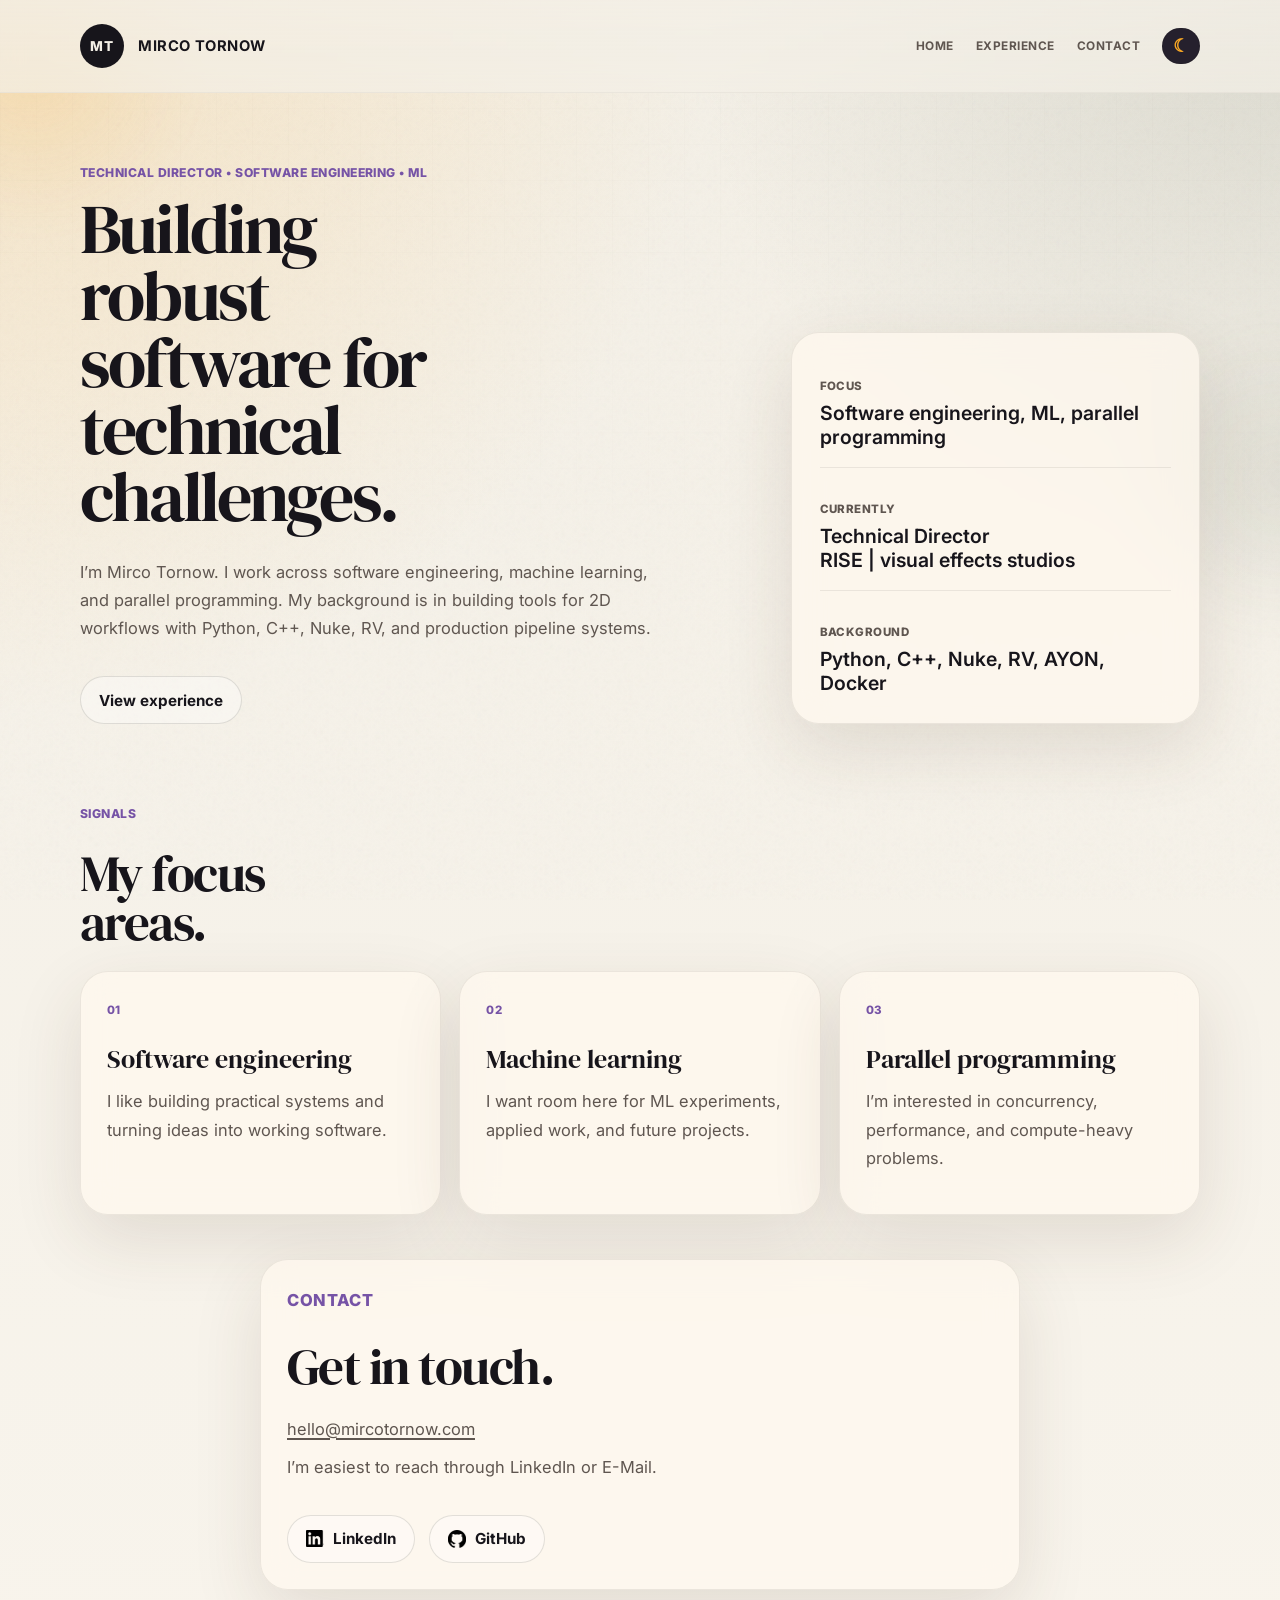
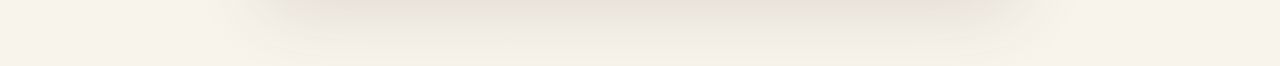
==== index.html @ 71ced2d9 "website" ====
<!doctype html>
<html lang="en">
  <head>
    <meta charset="UTF-8" />
    <meta name="viewport" content="width=device-width, initial-scale=1.0" />
    <meta name="description" content="Mirco Tornow's personal site focused on software engineering, machine learning, and parallel programming." />
    <meta name="theme-color" content="#f3efe6" />
    <title>Mirco Tornow</title>
    <script src="assets/js/theme-init.js"></script>
    <link rel="preconnect" href="https://fonts.googleapis.com" />
    <link rel="preconnect" href="https://fonts.gstatic.com" crossorigin />
    <link href="https://fonts.googleapis.com/css2?family=DM+Serif+Display:ital@0;1&family=Inter:wght@400;500;600;700;800&display=swap" rel="stylesheet" />
    <link rel="stylesheet" href="styles.css" />
    <script defer src="assets/js/site-data.js"></script>
    <script defer src="assets/js/site-shell.js"></script>
    <script defer src="script.js"></script>
  </head>
  <body data-page="home">
    <div class="noise" aria-hidden="true"></div>
    <div class="orb orb-left" aria-hidden="true"></div>
    <div class="orb orb-right" aria-hidden="true"></div>

    <div data-site-header></div>

    <main id="home">
      <section class="shell hero reveal">
        <div class="hero-copy">
          <p class="eyebrow">Technical Director • Software Engineering • ML</p>
          <h1 class="home-hero-title">
             Building robust software for technical challenges.
          </h1>
          <p class="lede">
            I’m Mirco Tornow. I work across software engineering, machine learning,
            and parallel programming. My background is in building tools for 2D
            workflows with Python, C++, Nuke, RV, and production pipeline systems.
          </p>
          <div class="actions">
            <a class="button button-secondary" href="experience.html">View experience</a>
          </div>
        </div>
        <aside class="hero-card">
          <div class="stat">
            <span class="stat-label">Focus</span>
            <span class="stat-value">Software engineering, ML, parallel programming</span>
          </div>
          <div class="stat">
            <span class="stat-label">Currently</span>
            <span class="stat-value">Technical Director</br>RISE | visual effects studios</span>
          </div>
          <div class="stat">
            <span class="stat-label">Background</span>
            <span class="stat-value">Python, C++, Nuke, RV, AYON, Docker</span>
          </div>
        </aside>
      </section>

      <section id="projects" class="shell section reveal">
        <div class="section-heading">
          <p class="eyebrow">Signals</p>
          <h2>My focus areas.</h2>
        </div>
        <div class="project-grid">
          <article class="project-card">
            <span class="project-kicker">01</span>
            <h3>Software engineering</h3>
            <p>I like building practical systems and turning ideas into working software.</p>
          </article>
          <article class="project-card">
            <span class="project-kicker">02</span>
            <h3>Machine learning</h3>
            <p>I want room here for ML experiments, applied work, and future projects.</p>
          </article>
          <article class="project-card">
            <span class="project-kicker">03</span>
            <h3>Parallel programming</h3>
            <p>I’m interested in concurrency, performance, and compute-heavy problems.</p>
          </article>
        </div>
      </section>

      <div data-site-contact></div>
    </main>

  </body>
</html>
---- styles.css ----
:root {
  color-scheme: light;
  --bg: #f3efe6;
  --bg-deep: #e7dcc7;
  --ink: #17151b;
  --muted: #5f5650;
  --accent: #7653a6;
  --accent-soft: rgba(118, 83, 166, 0.14);
  --card: rgba(255, 249, 239, 0.72);
  --line: rgba(31, 26, 23, 0.12);
  --shadow: 0 24px 70px rgba(75, 48, 29, 0.12);
}

:root[data-theme='dark'] {
  color-scheme: dark;
  --bg: #17151b;
  --bg-deep: #25202d;
  --ink: #f2eee7;
  --muted: #b9b1c1;
  --accent: #f9a825;
  --accent-soft: rgba(249, 168, 37, 0.14);
  --card: rgba(38, 32, 47, 0.82);
  --line: rgba(242, 238, 231, 0.16);
  --shadow: 0 24px 70px rgba(0, 0, 0, 0.28);
}

* {
  box-sizing: border-box;
}

html {
  scroll-behavior: smooth;
}

body {
  margin: 0;
  font-family: 'Inter', sans-serif;
  color: var(--ink);
  background:
    radial-gradient(circle at top left, rgba(249, 168, 37, 0.18), transparent 34%),
    radial-gradient(circle at top right, rgba(74, 88, 69, 0.14), transparent 28%),
    linear-gradient(180deg, var(--bg) 0%, #f8f4ec 100%);
  min-height: 100vh;
  overflow-x: hidden;
}

:root[data-theme='dark'] body {
  background:
    radial-gradient(circle at top left, rgba(109, 79, 135, 0.3), transparent 34%),
    radial-gradient(circle at top right, rgba(74, 88, 69, 0.16), transparent 28%),
    linear-gradient(180deg, #17151b 0%, #211c28 100%);
}

body::before {
  content: '';
  position: fixed;
  inset: 0;
  background-image: linear-gradient(rgba(31, 26, 23, 0.03) 1px, transparent 1px),
    linear-gradient(90deg, rgba(31, 26, 23, 0.03) 1px, transparent 1px);
  background-size: 36px 36px;
  mask-image: linear-gradient(180deg, rgba(0, 0, 0, 0.32), transparent 70%);
  pointer-events: none;
}

.noise,
.orb {
  position: fixed;
  pointer-events: none;
}

.noise {
  inset: 0;
  opacity: 0.05;
  background-image: url("data:image/svg+xml,%3Csvg xmlns='http://www.w3.org/2000/svg' viewBox='0 0 200 200'%3E%3Cfilter id='n'%3E%3CfeTurbulence baseFrequency='0.8' numOctaves='2' stitchTiles='stitch'/%3E%3C/filter%3E%3Crect width='200' height='200' filter='url(%23n)' opacity='0.6'/%3E%3C/svg%3E");
  mix-blend-mode: multiply;
}

:root[data-theme='dark'] .noise {
  mix-blend-mode: screen;
  opacity: 0.035;
}

.orb {
  width: 24rem;
  height: 24rem;
  border-radius: 50%;
  filter: blur(18px);
  opacity: 0.55;
}

.orb-left {
  top: -8rem;
  left: -10rem;
  background: radial-gradient(circle, rgba(249, 168, 37, 0.26), transparent 62%);
}

:root[data-theme='dark'] .orb-left {
  background: radial-gradient(circle, rgba(109, 79, 135, 0.3), transparent 62%);
}

.orb-right {
  right: -12rem;
  top: 18rem;
  background: radial-gradient(circle, rgba(74, 88, 69, 0.18), transparent 62%);
}

.shell {
  width: min(1120px, calc(100% - 32px));
  margin: 0 auto;
}

.site-header {
  position: sticky;
  top: 0;
  z-index: 30;
  width: 100%;
  background: linear-gradient(180deg, rgba(243, 239, 230, 0.82), rgba(243, 239, 230, 0.72));
  backdrop-filter: blur(12px);
  border-bottom: 1px solid rgba(31, 26, 23, 0.04);
}

:root[data-theme='dark'] .site-header {
  background: linear-gradient(180deg, rgba(23, 21, 27, 0.9), rgba(23, 21, 27, 0.72));
  border-bottom-color: rgba(242, 238, 231, 0.08);
}

.topbar {
  display: flex;
  justify-content: space-between;
  align-items: center;
  padding: 24px 0;
}

.topbar-inner {
  background: transparent;
  border-bottom: 0;
}

.brand {
  display: inline-flex;
  align-items: center;
  gap: 14px;
  color: inherit;
  text-decoration: none;
}

.brand-mark {
  display: grid;
  place-items: center;
  width: 2.75rem;
  height: 2.75rem;
  border-radius: 999px;
  background: var(--ink);
  color: var(--bg);
  font-weight: 800;
  letter-spacing: 0.08em;
  font-size: 0.85rem;
}

.brand-text,
.nav a,
.eyebrow,
.stat-label,
.project-kicker,
.footer {
  letter-spacing: 0.04em;
  text-transform: uppercase;
}

.brand-text {
  font-weight: 700;
  font-size: 0.92rem;
}

.nav {
  display: flex;
  gap: 22px;
  flex-wrap: wrap;
  margin-left: auto;
}

.nav a {
  color: var(--muted);
  text-decoration: none;
  font-size: 0.74rem;
  font-weight: 700;
}

.theme-toggle {
  display: inline-flex;
  align-items: center;
  gap: 7px;
  margin-left: 22px;
  padding: 8px 10px;
  border: 1px solid var(--line);
  border-radius: 999px;
  color: #f9a825;
  background: #25202d;
  cursor: pointer;
  font: inherit;
  font-size: 0.72rem;
  font-weight: 700;
  letter-spacing: 0.04em;
  text-transform: uppercase;
}

.theme-toggle:hover {
  transform: translateY(-1px);
}

:root[data-theme='dark'] .theme-toggle {
  color: #7653a6;
  background: #f3efe6;
  border-color: rgba(31, 26, 23, 0.18);
}

.theme-toggle-icon {
  display: block;
  width: 1rem;
  font-size: 1.1rem;
  line-height: 1;
  text-align: center;
}

.hero {
  display: grid;
  grid-template-columns: minmax(0, 1.25fr) minmax(280px, 0.75fr);
  gap: 28px;
  align-items: end;
  padding: 72px 0 40px;
}

.experience-intro {
  padding-top: 42px;
}

.compact-heading {
  margin-bottom: 16px;
}

.experience-intro-grid {
  display: grid;
  grid-template-columns: minmax(0, 1.4fr) minmax(240px, 0.6fr);
  gap: 24px;
  align-items: start;
}

.experience-intro-copy,
.experience-intro-meta {
  padding: 24px;
  border-radius: 24px;
  background: var(--card);
  border: 1px solid rgba(31, 26, 23, 0.08);
  box-shadow: var(--shadow);
  backdrop-filter: blur(16px);
}

.experience-kicker {
  margin: 0 0 14px;
  color: var(--ink);
  font-weight: 700;
  font-size: 1rem;
}

.experience-intro-copy p:last-child {
  margin: 0;
}

.experience-intro-meta {
  display: grid;
  gap: 8px;
}

.experience-actions {
  margin-top: 20px;
}

.hero-copy {
  padding-right: 10px;
}

.eyebrow {
  margin: 0 0 16px;
  color: var(--accent);
  font-size: 0.76rem;
  font-weight: 800;
}

h1,
h2,
h3 {
  margin: 0;
  line-height: 0.95;
  font-family: 'DM Serif Display', serif;
  font-weight: 400;
}

h1 {
  font-size: clamp(3rem, 8vw, 5.8rem);
  max-width: 10ch;
  letter-spacing: -0.04em;
}

.home-hero-title {
  font-size: clamp(2.5rem, 6vw, 4.4rem);
  max-width: 11ch;
}

.lede,
.about-grid p,
.project-card p,
.contact-block p {
  color: var(--muted);
  line-height: 1.7;
  font-size: 1.03rem;
}

.lede {
  max-width: 58ch;
  margin: 28px 0 0;
}

.actions {
  display: flex;
  flex-wrap: wrap;
  gap: 14px;
  margin-top: 34px;
}

.button {
  display: inline-flex;
  align-items: center;
  justify-content: center;
  min-height: 48px;
  padding: 0 18px;
  border-radius: 999px;
  text-decoration: none;
  font-weight: 700;
  font-size: 0.95rem;
  transition: transform 160ms ease, background-color 160ms ease, border-color 160ms ease;
}

.button-icon {
  width: 18px;
  height: 18px;
  object-fit: contain;
  margin-right: 9px;
}

:root[data-theme='dark'] .button-icon {
  filter: invert(1);
}

.button:hover {
  transform: translateY(-2px);
}

.button-primary {
  background: var(--ink);
  color: #f9f4eb;
}

.button-secondary {
  color: var(--ink);
  border: 1px solid var(--line);
  background: rgba(255, 255, 255, 0.35);
}

.hero-card,
.project-card,
.contact-block {
  background: var(--card);
  border: 1px solid rgba(31, 26, 23, 0.08);
  border-radius: 28px;
  box-shadow: var(--shadow);
  backdrop-filter: blur(16px);
}

.hero-card {
  padding: 28px;
  display: grid;
  gap: 16px;
}

.stat {
  padding: 18px 0;
  border-bottom: 1px solid rgba(31, 26, 23, 0.08);
}

.stat:last-child {
  border-bottom: 0;
  padding-bottom: 0;
}

.stat-label {
  display: block;
  margin-bottom: 8px;
  color: var(--muted);
  font-size: 0.72rem;
  font-weight: 800;
}

.stat-value {
  font-size: 1.22rem;
  font-weight: 600;
}

.section {
  padding: 42px 0 0;
}

.section-heading {
  display: grid;
  gap: 12px;
  margin-bottom: 24px;
}

h2 {
  font-size: clamp(1.9rem, 4vw, 3.25rem);
  max-width: 12ch;
  letter-spacing: -0.03em;
}

.about-grid,
.project-grid {
  display: grid;
  gap: 18px;
}

.about-grid {
  grid-template-columns: repeat(2, minmax(0, 1fr));
}

.project-grid {
  grid-template-columns: repeat(3, minmax(0, 1fr));
}

.cv-stack {
  display: grid;
  gap: 16px;
}

.cv-entry {
  padding: 24px;
  border-radius: 24px;
  background: var(--card);
  border: 1px solid rgba(31, 26, 23, 0.08);
  box-shadow: var(--shadow);
  backdrop-filter: blur(16px);
}

.cv-entry-head {
  display: flex;
  justify-content: space-between;
  align-items: baseline;
  gap: 20px;
  margin-bottom: 12px;
}

.cv-role {
  margin: 8px 0 0;
  color: var(--muted);
  font-weight: 600;
}

.cv-role-row {
  display: flex;
  justify-content: space-between;
  align-items: baseline;
  gap: 20px;
  padding: 10px 0;
  border-top: 1px solid rgba(31, 26, 23, 0.08);
}

.cv-role-row .cv-role,
.cv-role-row .cv-meta {
  margin: 0;
}

.cv-meta {
  margin: 0;
  color: var(--accent);
  font-size: 0.92rem;
  font-weight: 700;
  text-align: right;
}

.education-date {
  color: var(--accent);
  font-weight: 700;
}

.contact-block .eyebrow {
  color: var(--accent);
}

.cv-entry p {
  margin: 0;
  color: var(--muted);
  line-height: 1.7;
}

.nowrap {
  white-space: nowrap;
}

.skills-extension {
  margin-top: 34px;
}

.skills-extension .section-heading h3 {
  margin-bottom: 0;
}

.project-card,
.contact-block {
  padding: 26px;
}

.project-card {
  min-height: 220px;
}

.project-kicker {
  display: inline-block;
  margin-bottom: 30px;
  color: var(--accent);
  font-size: 0.72rem;
  font-weight: 800;
}

h3 {
  font-size: 1.6rem;
  margin-bottom: 14px;
}

.contact-block {
  width: min(760px, calc(100% - 32px));
  margin: 44px auto 76px;
}

.contact-details {
  display: grid;
  gap: 10px;
  max-width: 60ch;
}

.contact-details p {
  margin: 0;
}

.contact-details a {
  color: inherit;
  text-decoration-thickness: 2px;
  text-underline-offset: 0.18em;
}

.footer {
  display: flex;
  justify-content: space-between;
  gap: 12px;
  padding: 0 0 32px;
  color: var(--muted);
  font-size: 0.72rem;
  font-weight: 800;
}

.reveal {
  opacity: 0;
  transform: translateY(24px);
  transition: opacity 700ms ease, transform 700ms ease;
}

.reveal.is-visible {
  opacity: 1;
  transform: translateY(0);
}

@media (max-width: 900px) {
  .hero,
  .about-grid,
  .project-grid {
    grid-template-columns: 1fr;
  }

  .hero {
    padding-top: 48px;
  }

  h1 {
    max-width: 11ch;
  }

  .nav {
    gap: 14px;
    justify-content: flex-end;
  }

  .theme-toggle {
    margin-left: 0;
  }
}

@media (max-width: 640px) {
  .shell {
    width: min(100% - 20px, 1120px);
  }

  .topbar,
  .footer {
    flex-direction: column;
    align-items: flex-start;
  }

  .hero {
    gap: 18px;
  }

  .hero-card,
  .project-card,
  .contact-block {
    border-radius: 22px;
  }

  h1 {
    font-size: clamp(2.7rem, 14vw, 4rem);
  }

  .home-hero-title {
    font-size: clamp(2.3rem, 11vw, 3.5rem);
  }
}
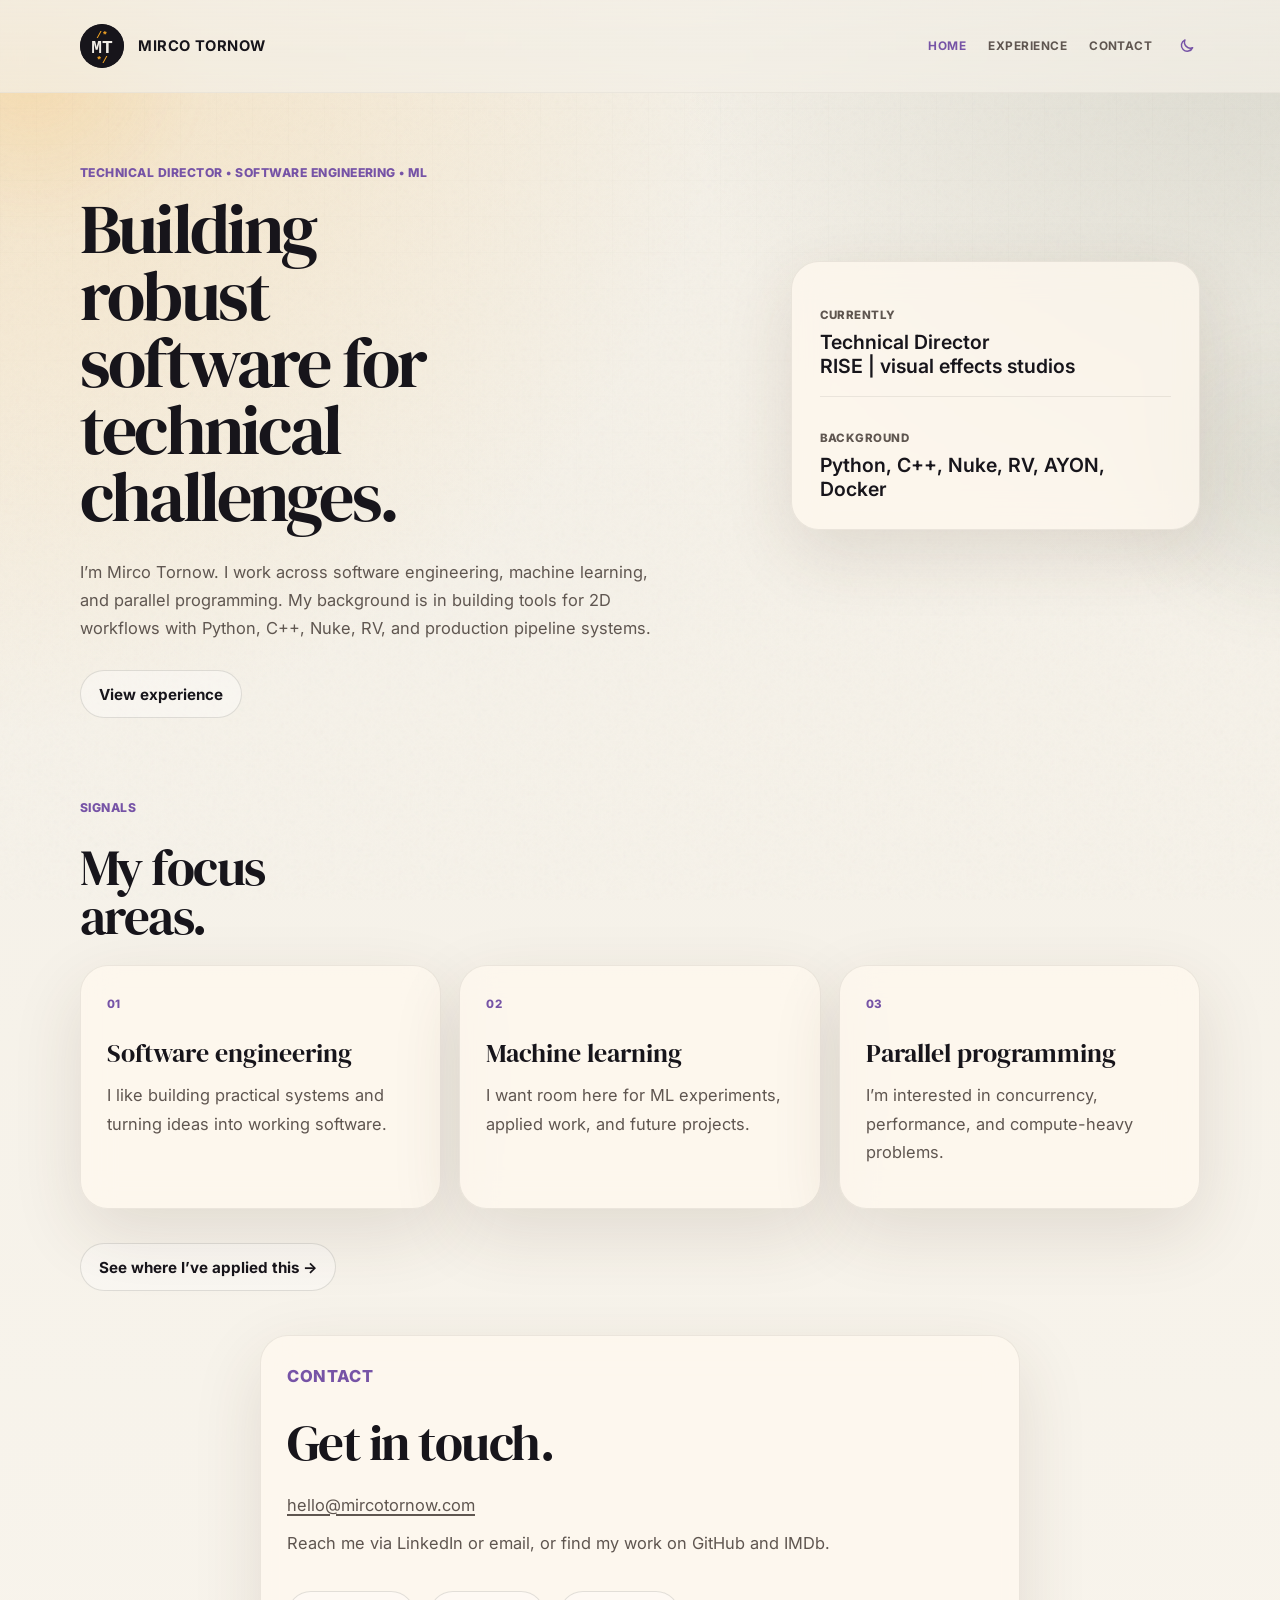
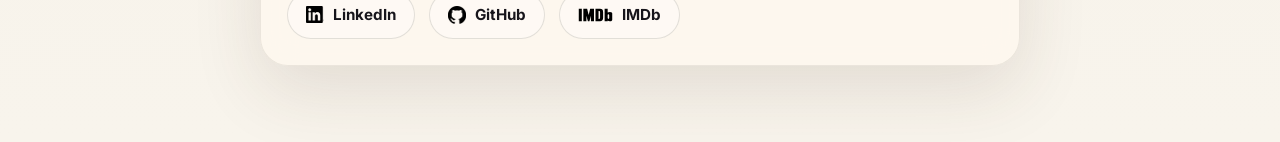
==== commit 7e990147: "add favicon, optimize for mobile" ====
--- a/index.html
+++ b/index.html
@@ -3,6 +3,8 @@
   <head>
     <meta charset="UTF-8" />
     <meta name="viewport" content="width=device-width, initial-scale=1.0" />
+    <link rel="icon" href="favicon.svg" type="image/svg+xml" />
+    <link rel="shortcut icon" href="favicon.svg" />
     <meta name="description" content="Mirco Tornow's personal site focused on software engineering, machine learning, and parallel programming." />
     <meta name="theme-color" content="#f3efe6" />
     <title>Mirco Tornow</title>
@@ -29,20 +31,8 @@
           <h1 class="home-hero-title">
              Building robust software for technical challenges.
           </h1>
-          <p class="lede">
-            I’m Mirco Tornow. I work across software engineering, machine learning,
-            and parallel programming. My background is in building tools for 2D
-            workflows with Python, C++, Nuke, RV, and production pipeline systems.
-          </p>
-          <div class="actions">
-            <a class="button button-secondary" href="experience.html">View experience</a>
-          </div>
         </div>
         <aside class="hero-card">
-          <div class="stat">
-            <span class="stat-label">Focus</span>
-            <span class="stat-value">Software engineering, ML, parallel programming</span>
-          </div>
           <div class="stat">
             <span class="stat-label">Currently</span>
             <span class="stat-value">Technical Director</br>RISE | visual effects studios</span>
@@ -52,6 +42,14 @@
             <span class="stat-value">Python, C++, Nuke, RV, AYON, Docker</span>
           </div>
         </aside>
+        <p class="lede hero-lede">
+          I’m Mirco Tornow. I work across software engineering, machine learning,
+          and parallel programming. My background is in building tools for 2D
+          workflows with Python, C++, Nuke, RV, and production pipeline systems.
+        </p>
+        <div class="actions hero-actions">
+          <a class="button button-secondary" href="experience.html">View experience</a>
+        </div>
       </section>
 
       <section id="projects" class="shell section reveal">
@@ -76,6 +74,9 @@
             <p>I’m interested in concurrency, performance, and compute-heavy problems.</p>
           </article>
         </div>
+        <div class="actions">
+          <a class="button button-secondary" href="experience.html">See where I’ve applied this →</a>
+        </div>
       </section>
 
       <div data-site-contact></div>
--- a/styles.css
+++ b/styles.css
@@ -151,10 +151,14 @@
   height: 2.75rem;
   border-radius: 999px;
   background: var(--ink);
-  color: var(--bg);
-  font-weight: 800;
-  letter-spacing: 0.08em;
-  font-size: 0.85rem;
+  overflow: hidden;
+}
+
+.brand-mark-img {
+  width: 100%;
+  height: 100%;
+  display: block;
+  object-fit: cover;
 }
 
 .brand-text,
@@ -174,6 +178,7 @@
 
 .nav {
   display: flex;
+  align-items: center;
   gap: 22px;
   flex-wrap: wrap;
   margin-left: auto;
@@ -184,50 +189,79 @@
   text-decoration: none;
   font-size: 0.74rem;
   font-weight: 700;
+  transition: color 0.2s ease;
+}
+
+.nav a:hover,
+.nav a.is-active {
+  color: var(--accent);
 }
 
 .theme-toggle {
   display: inline-flex;
   align-items: center;
-  gap: 7px;
-  margin-left: 22px;
-  padding: 8px 10px;
-  border: 1px solid var(--line);
-  border-radius: 999px;
-  color: #f9a825;
-  background: #25202d;
+  justify-content: center;
+  flex-shrink: 0;
+  padding: 4px;
+  border: 0;
+  color: var(--accent);
+  background: transparent;
   cursor: pointer;
   font: inherit;
-  font-size: 0.72rem;
-  font-weight: 700;
-  letter-spacing: 0.04em;
-  text-transform: uppercase;
 }
 
 .theme-toggle:hover {
   transform: translateY(-1px);
 }
 
-:root[data-theme='dark'] .theme-toggle {
-  color: #7653a6;
-  background: #f3efe6;
-  border-color: rgba(31, 26, 23, 0.18);
-}
-
 .theme-toggle-icon {
   display: block;
-  width: 1rem;
-  font-size: 1.1rem;
-  line-height: 1;
-  text-align: center;
+  width: 1.1rem;
+  height: 1.1rem;
+  fill: none;
+  stroke: currentColor;
+  stroke-width: 2;
+  stroke-linecap: round;
+  stroke-linejoin: round;
+}
+
+.theme-toggle-sun,
+:root[data-theme='dark'] .theme-toggle-moon {
+  display: none;
+}
+
+:root[data-theme='dark'] .theme-toggle-sun {
+  display: block;
 }
 
 .hero {
   display: grid;
   grid-template-columns: minmax(0, 1.25fr) minmax(280px, 0.75fr);
+  grid-template-areas:
+    'copy card'
+    'lede .'
+    'actions .';
   gap: 28px;
   align-items: end;
   padding: 72px 0 40px;
+}
+
+.hero-copy {
+  grid-area: copy;
+}
+
+.hero-card {
+  grid-area: card;
+}
+
+.hero .hero-lede {
+  grid-area: lede;
+  margin-top: 0;
+}
+
+.hero .hero-actions {
+  grid-area: actions;
+  margin-top: 0;
 }
 
 .experience-intro {
@@ -351,6 +385,12 @@
   filter: invert(1);
 }
 
+/* The IMDb wordmark is wide and short, so it gets extra width to match the other icons visually. */
+.button-icon[src$='Imdb-Logo.svg'] {
+  width: 35px;
+  height: 14px;
+}
+
 .button:hover {
   transform: translateY(-2px);
 }
@@ -479,15 +519,21 @@
 
 .cv-meta {
   margin: 0;
-  color: var(--accent);
+  color: var(--muted);
   font-size: 0.92rem;
-  font-weight: 700;
+  font-weight: 500;
   text-align: right;
 }
 
+.cv-date,
 .education-date {
   color: var(--accent);
   font-weight: 700;
+}
+
+.education-grade {
+  color: var(--muted);
+  font-weight: 400;
 }
 
 .contact-block .eyebrow {
@@ -584,6 +630,11 @@
   }
 
   .hero {
+    grid-template-areas:
+      'copy'
+      'lede'
+      'actions'
+      'card';
     padding-top: 48px;
   }
 
@@ -595,10 +646,6 @@
     gap: 14px;
     justify-content: flex-end;
   }
-
-  .theme-toggle {
-    margin-left: 0;
-  }
 }
 
 @media (max-width: 640px) {
@@ -606,14 +653,41 @@
     width: min(100% - 20px, 1120px);
   }
 
-  .topbar,
   .footer {
     flex-direction: column;
     align-items: flex-start;
   }
 
+  .topbar {
+    flex-wrap: wrap;
+    justify-content: flex-start;
+    gap: 12px 28px;
+    padding: 16px 0;
+  }
+
+  .nav {
+    margin-left: 0;
+    justify-content: flex-start;
+    gap: 8px 18px;
+  }
+
   .hero {
     gap: 18px;
+  }
+
+  .cv-entry {
+    padding: 20px;
+  }
+
+  .cv-entry-head,
+  .cv-role-row {
+    flex-direction: column;
+    align-items: flex-start;
+    gap: 6px;
+  }
+
+  .cv-meta {
+    text-align: left;
   }
 
   .hero-card,
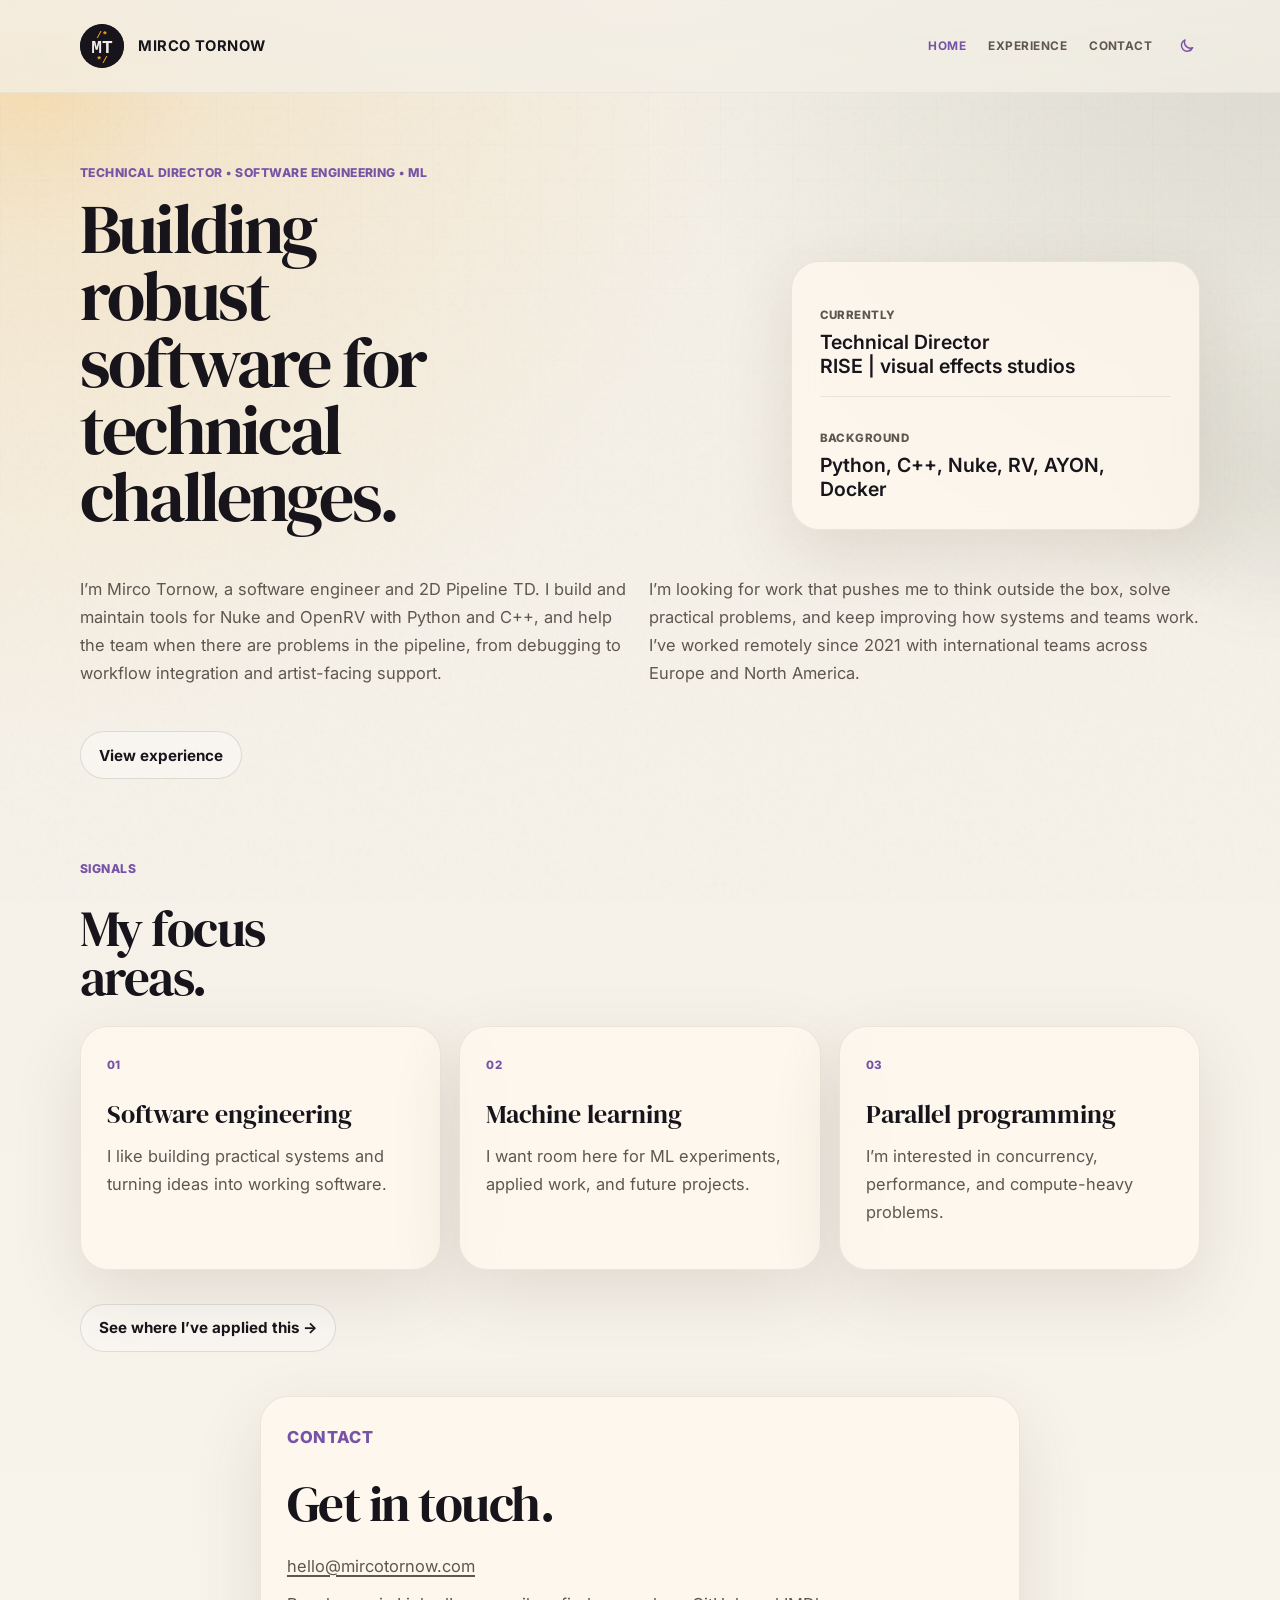
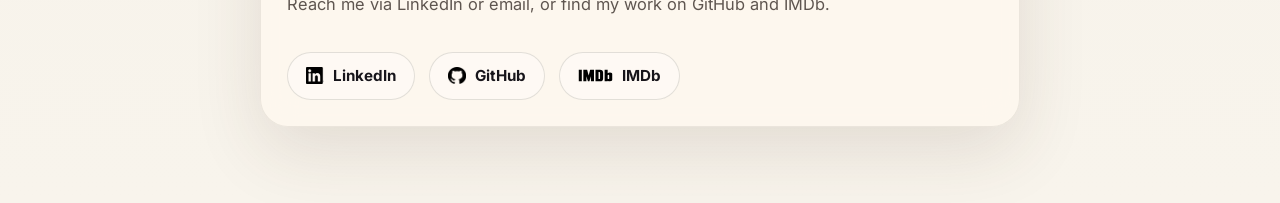
==== commit 63f29cbe: "conolidate personal text" ====
--- a/index.html
+++ b/index.html
@@ -42,11 +42,20 @@
             <span class="stat-value">Python, C++, Nuke, RV, AYON, Docker</span>
           </div>
         </aside>
-        <p class="lede hero-lede">
-          I’m Mirco Tornow. I work across software engineering, machine learning,
-          and parallel programming. My background is in building tools for 2D
-          workflows with Python, C++, Nuke, RV, and production pipeline systems.
-        </p>
+        <div class="about-grid hero-lede">
+          <p>
+            I’m Mirco Tornow, a software engineer and 2D Pipeline TD. I build and
+            maintain tools for Nuke and OpenRV with Python and C++, and help the
+            team when there are problems in the pipeline, from debugging to
+            workflow integration and artist-facing support.
+          </p>
+          <p>
+            I’m looking for work that pushes me to think outside the box, solve
+            practical problems, and keep improving how systems and teams work.
+            I’ve worked remotely since 2021 with international teams across Europe
+            and North America.
+          </p>
+        </div>
         <div class="actions hero-actions">
           <a class="button button-secondary" href="experience.html">View experience</a>
         </div>
--- a/styles.css
+++ b/styles.css
@@ -239,8 +239,8 @@
   grid-template-columns: minmax(0, 1.25fr) minmax(280px, 0.75fr);
   grid-template-areas:
     'copy card'
-    'lede .'
-    'actions .';
+    'lede lede'
+    'actions actions';
   gap: 28px;
   align-items: end;
   padding: 72px 0 40px;
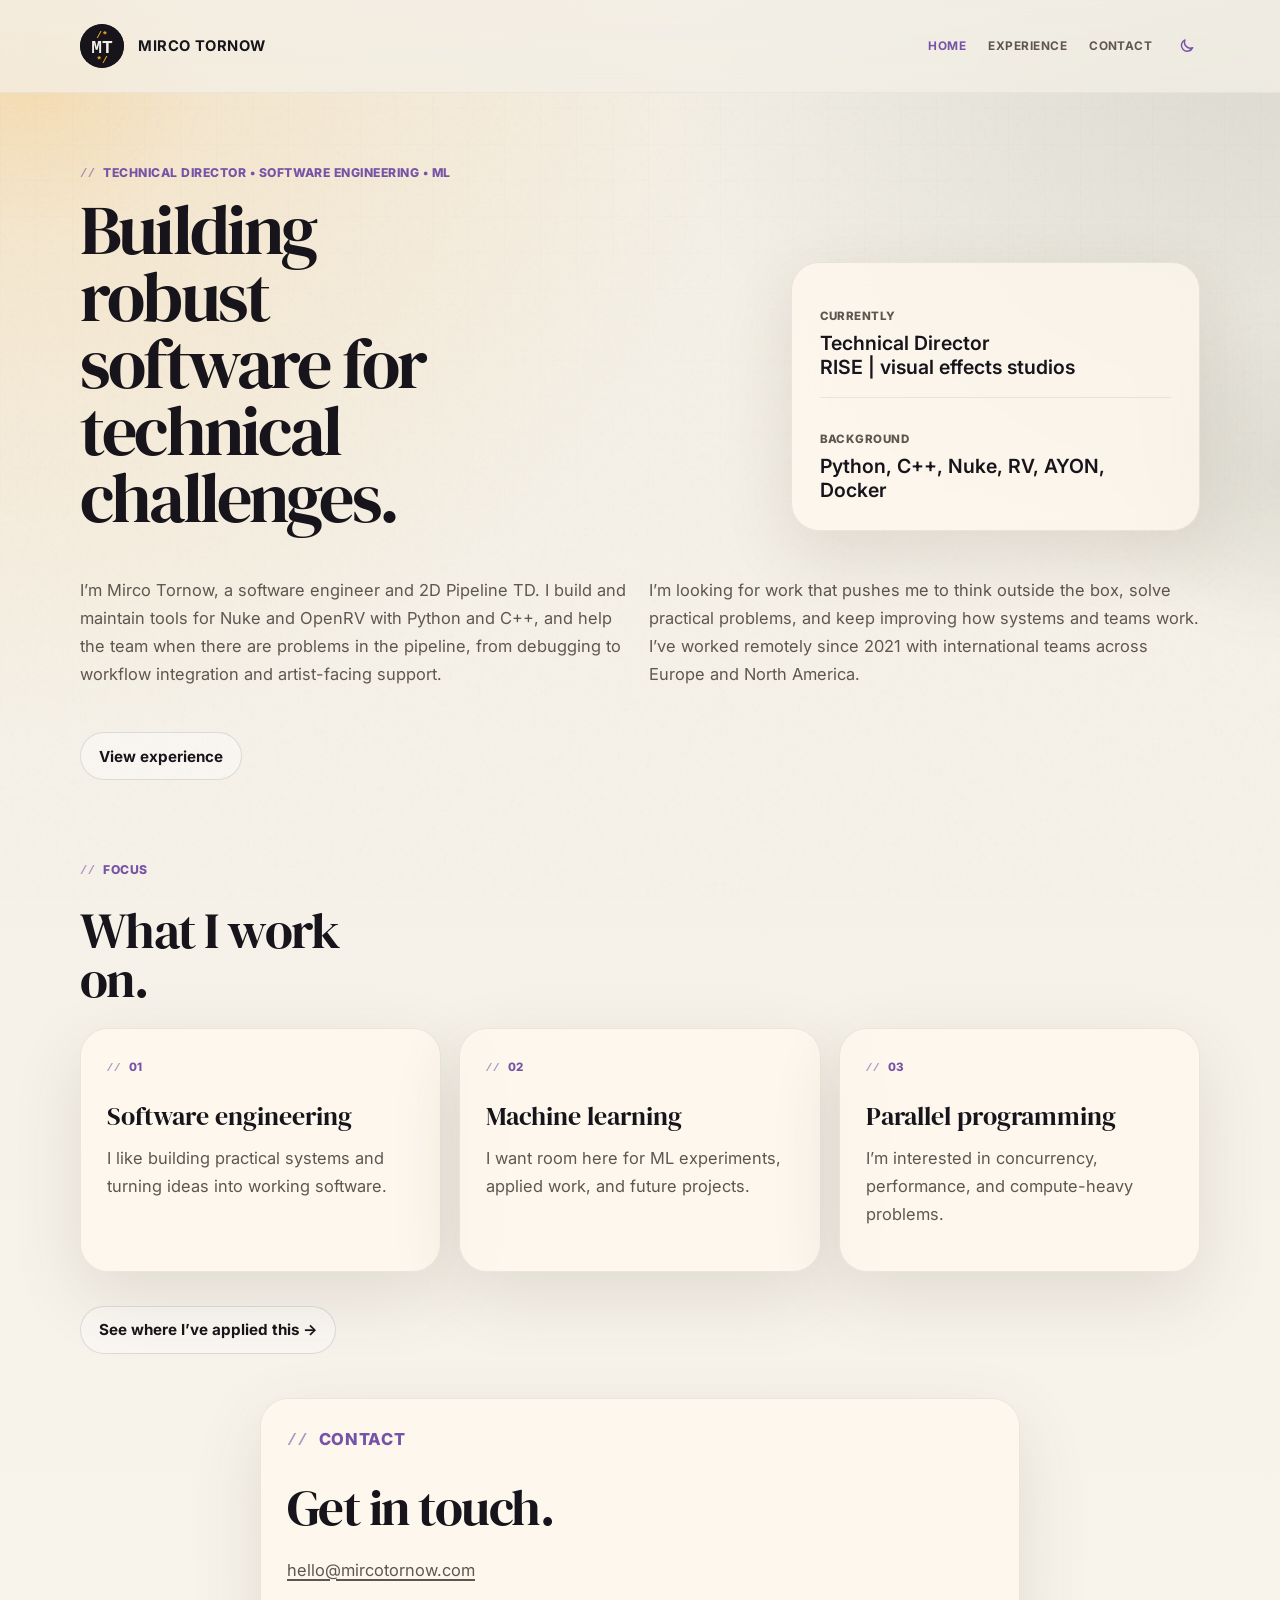
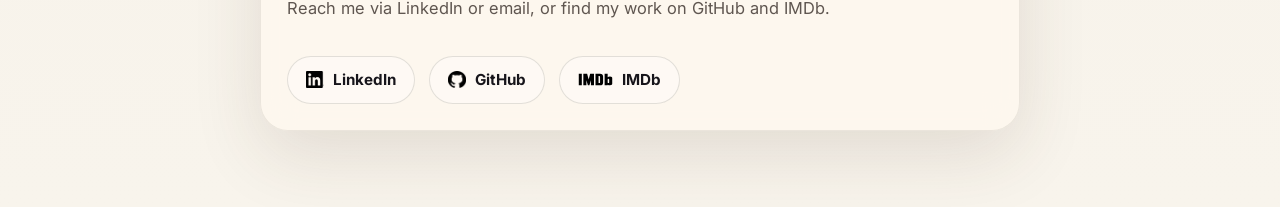
==== commit 6f014534: "optimize icons" ====
--- a/index.html
+++ b/index.html
@@ -3,8 +3,9 @@
   <head>
     <meta charset="UTF-8" />
     <meta name="viewport" content="width=device-width, initial-scale=1.0" />
-    <link rel="icon" href="favicon.svg" type="image/svg+xml" />
-    <link rel="shortcut icon" href="favicon.svg" />
+    <link rel="icon" href="resources/favicon-dark.svg" type="image/svg+xml" />
+    <link rel="apple-touch-icon" href="resources/apple-touch-icon.png" />
+    <link rel="shortcut icon" href="resources/favicon-dark.svg" />
     <meta name="description" content="Mirco Tornow's personal site focused on software engineering, machine learning, and parallel programming." />
     <meta name="theme-color" content="#f3efe6" />
     <title>Mirco Tornow</title>
@@ -63,8 +64,8 @@
 
       <section id="projects" class="shell section reveal">
         <div class="section-heading">
-          <p class="eyebrow">Signals</p>
-          <h2>My focus areas.</h2>
+          <p class="eyebrow">Focus</p>
+          <h2>What I work on.</h2>
         </div>
         <div class="project-grid">
           <article class="project-card">
--- a/styles.css
+++ b/styles.css
@@ -320,6 +320,34 @@
   font-weight: 800;
 }
 
+/* Single-line accent labels read as // code comments, echoing the MT logo. */
+.eyebrow::before,
+.project-kicker::before {
+  content: '// ';
+  font-family: Consolas, Menlo, Monaco, 'Droid Sans Mono', 'Courier New', monospace;
+  font-weight: 700;
+  opacity: 0.6;
+  white-space: pre;
+}
+
+/* Role descriptions read as block comments, like the logo. */
+.cv-entry > p::before,
+.cv-entry > p::after {
+  white-space: pre;
+  color: var(--accent);
+  font-family: Consolas, Menlo, Monaco, 'Droid Sans Mono', 'Courier New', monospace;
+  font-weight: 700;
+  opacity: 0.6;
+}
+
+.cv-entry > p::before {
+  content: '/* ';
+}
+
+.cv-entry > p::after {
+  content: ' */';
+}
+
 h1,
 h2,
 h3 {
@@ -575,6 +603,11 @@
   font-weight: 800;
 }
 
+/* Keep degree abbreviations like M.Sc. in their usual casing. */
+.degree-kicker {
+  text-transform: none;
+}
+
 h3 {
   font-size: 1.6rem;
   margin-bottom: 14px;
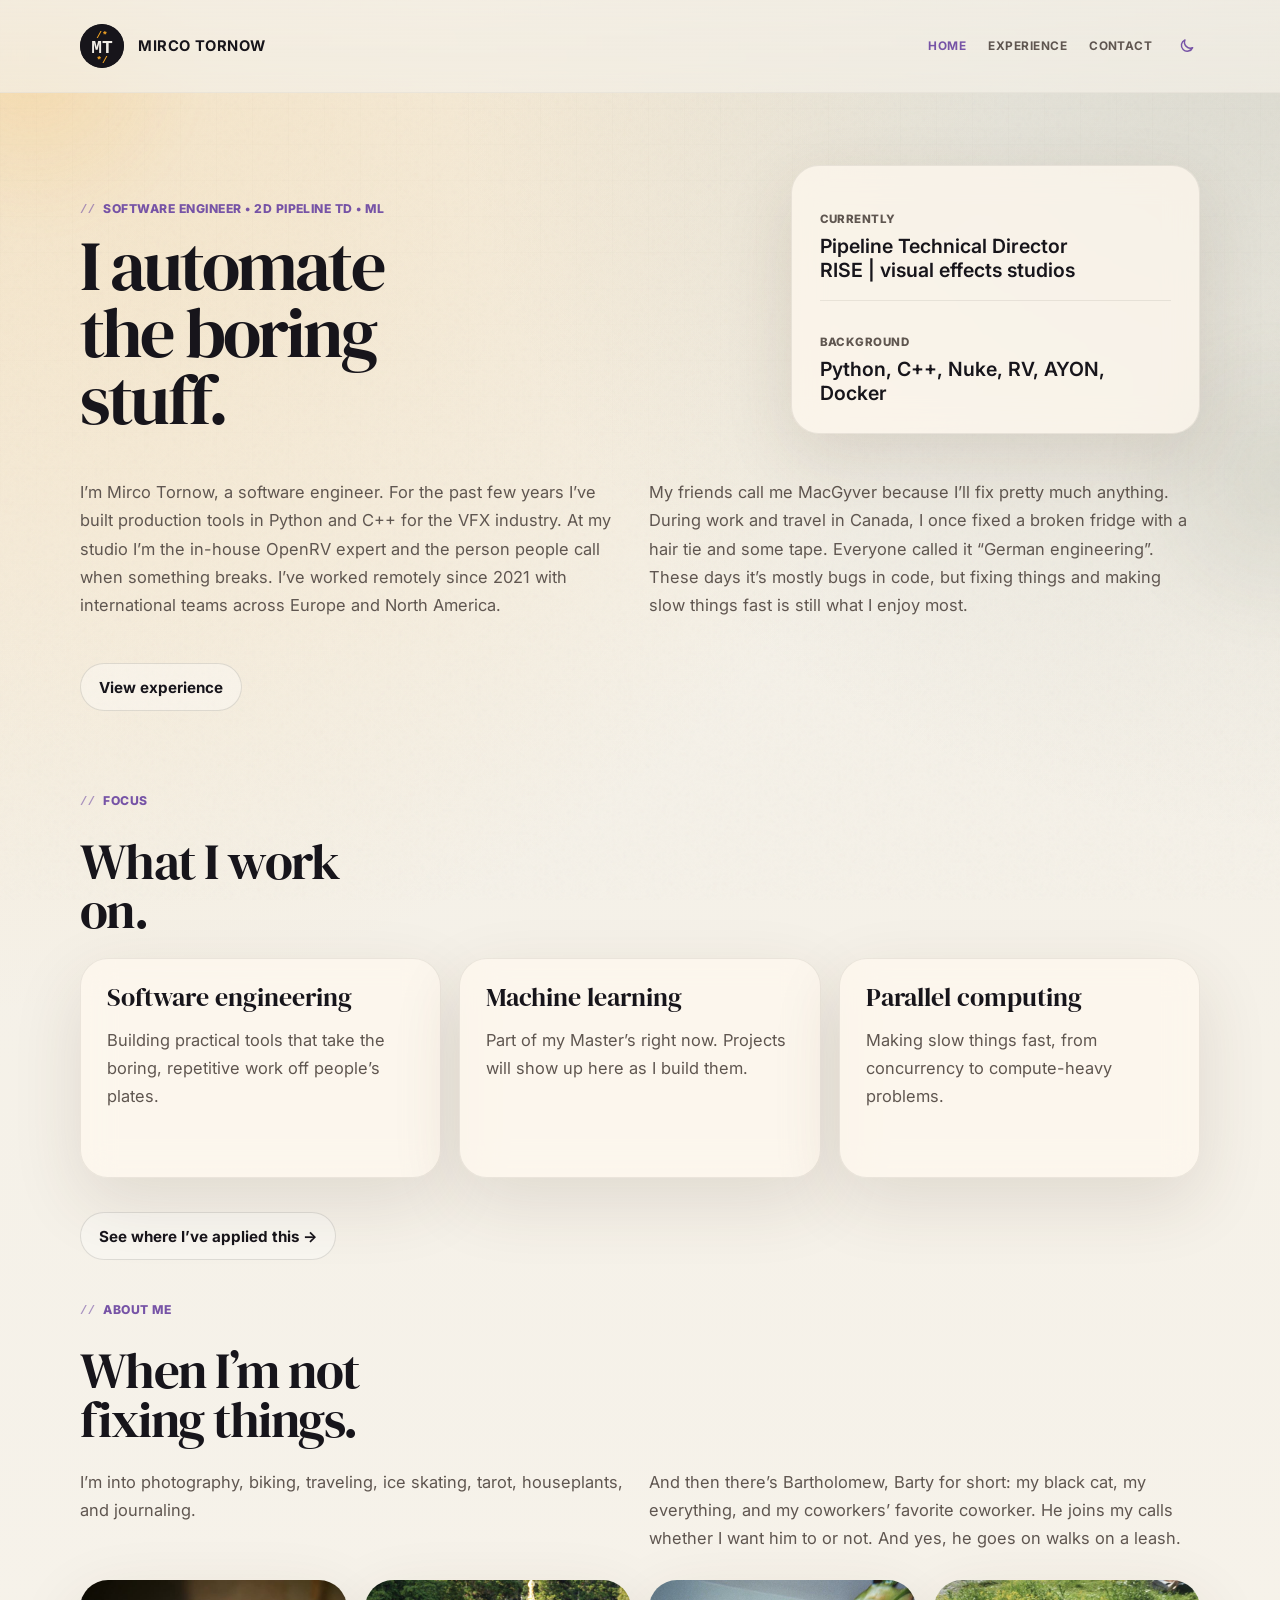
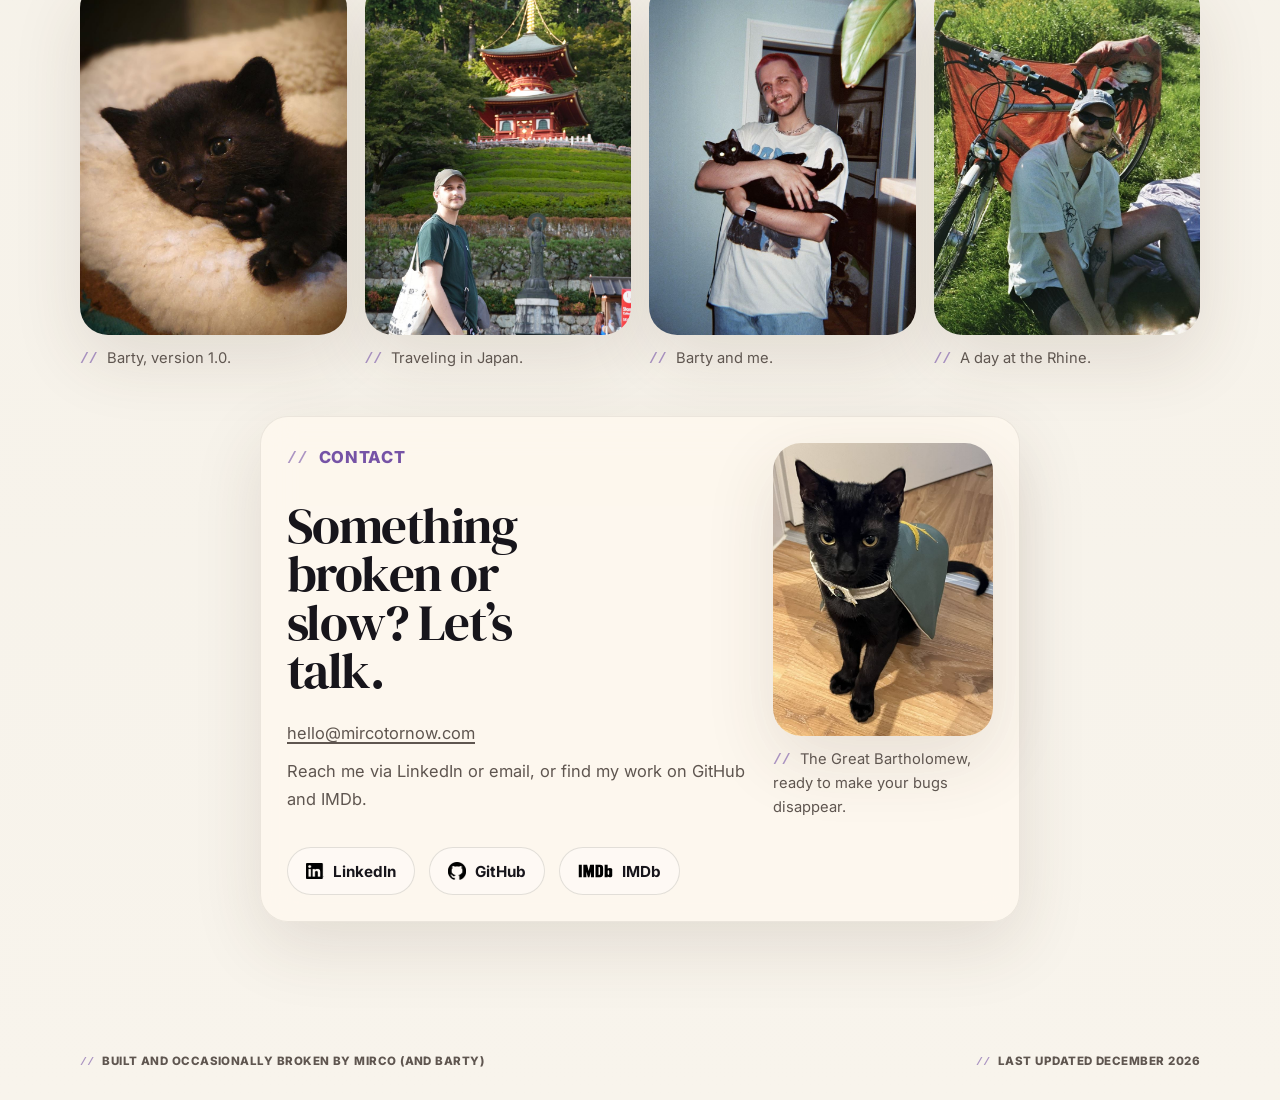
==== commit 164a0193: "add barty everywhere" ====
--- a/index.html
+++ b/index.html
@@ -28,15 +28,15 @@
     <main id="home">
       <section class="shell hero reveal">
         <div class="hero-copy">
-          <p class="eyebrow">Technical Director • Software Engineering • ML</p>
+          <p class="eyebrow">Software Engineer • 2D Pipeline TD • ML</p>
           <h1 class="home-hero-title">
-             Building robust software for technical challenges.
+            I automate the boring stuff.
           </h1>
         </div>
         <aside class="hero-card">
           <div class="stat">
             <span class="stat-label">Currently</span>
-            <span class="stat-value">Technical Director</br>RISE | visual effects studios</span>
+            <span class="stat-value">Pipeline Technical Director<br />RISE | visual effects studios</span>
           </div>
           <div class="stat">
             <span class="stat-label">Background</span>
@@ -45,16 +45,18 @@
         </aside>
         <div class="about-grid hero-lede">
           <p>
-            I’m Mirco Tornow, a software engineer and 2D Pipeline TD. I build and
-            maintain tools for Nuke and OpenRV with Python and C++, and help the
-            team when there are problems in the pipeline, from debugging to
-            workflow integration and artist-facing support.
+            I’m Mirco Tornow, a software engineer. For the past few years I’ve
+            built production tools in Python and C++ for the VFX industry. At my
+            studio I’m the in-house OpenRV expert and the person people call when
+            something breaks. I’ve worked remotely since 2021 with international
+            teams across Europe and North America.
           </p>
           <p>
-            I’m looking for work that pushes me to think outside the box, solve
-            practical problems, and keep improving how systems and teams work.
-            I’ve worked remotely since 2021 with international teams across Europe
-            and North America.
+            My friends call me MacGyver because I’ll fix pretty much anything.
+            During work and travel in Canada, I once fixed a broken fridge with a
+            hair tie and some tape. Everyone called it “German engineering”.
+            These days it’s mostly bugs in code, but fixing things and making slow
+            things fast is still what I enjoy most.
           </p>
         </div>
         <div class="actions hero-actions">
@@ -69,23 +71,79 @@
         </div>
         <div class="project-grid">
           <article class="project-card">
-            <span class="project-kicker">01</span>
             <h3>Software engineering</h3>
-            <p>I like building practical systems and turning ideas into working software.</p>
+            <p>Building practical tools that take the boring, repetitive work off people’s plates.</p>
           </article>
           <article class="project-card">
-            <span class="project-kicker">02</span>
             <h3>Machine learning</h3>
-            <p>I want room here for ML experiments, applied work, and future projects.</p>
+            <p>Part of my Master’s right now. Projects will show up here as I build them.</p>
           </article>
           <article class="project-card">
-            <span class="project-kicker">03</span>
-            <h3>Parallel programming</h3>
-            <p>I’m interested in concurrency, performance, and compute-heavy problems.</p>
+            <h3>Parallel computing</h3>
+            <p>Making slow things fast, from concurrency to compute-heavy problems.</p>
           </article>
         </div>
         <div class="actions">
           <a class="button button-secondary" href="experience.html">See where I’ve applied this →</a>
+        </div>
+      </section>
+
+      <section id="about" class="shell section reveal">
+        <div class="section-heading">
+          <p class="eyebrow">About me</p>
+          <h2>When I’m not fixing things.</h2>
+        </div>
+        <div class="about-grid about-text">
+          <p>
+            I’m into photography, biking, traveling, ice skating, tarot, houseplants, and journaling.
+          </p>
+          <p>
+            And then there’s Bartholomew, Barty for short: my black cat, my
+            everything, and my coworkers’ favorite coworker. He joins my calls
+            whether I want him to or not. And yes, he goes on walks on a leash.
+          </p>
+        </div>
+        <div class="photo-grid">
+          <figure class="photo">
+            <img
+              src="resources/baby-barty.jpg"
+              alt="Barty as a tiny black kitten, curled up on a fluffy white blanket"
+              width="900"
+              height="1200"
+              loading="lazy"
+            />
+            <figcaption>Barty, version 1.0.</figcaption>
+          </figure>
+          <figure class="photo photo-japan">
+            <img
+              src="resources/japan.jpg"
+              alt="Me in front of a red pagoda on a green hillside in Japan"
+              width="900"
+              height="1350"
+              loading="lazy"
+            />
+            <figcaption>Traveling in Japan.</figcaption>
+          </figure>
+          <figure class="photo">
+            <img
+              src="resources/barty-and-me.jpg"
+              alt="Me smiling and holding my black cat Barty in my arms at home"
+              width="900"
+              height="1350"
+              loading="lazy"
+            />
+            <figcaption>Barty and me.</figcaption>
+          </figure>
+          <figure class="photo photo-summer">
+            <img
+              src="resources/summer-rhine.jpg"
+              alt="Me in a cap and sunglasses, sitting in the grass next to my bike"
+              width="900"
+              height="1350"
+              loading="lazy"
+            />
+            <figcaption>A day at the Rhine.</figcaption>
+          </figure>
         </div>
       </section>
 
--- a/styles.css
+++ b/styles.css
@@ -322,12 +322,23 @@
 
 /* Single-line accent labels read as // code comments, echoing the MT logo. */
 .eyebrow::before,
-.project-kicker::before {
+.project-kicker::before,
+.footer p::before,
+.photo figcaption::before,
+.photo-card figcaption::before {
   content: '// ';
   font-family: Consolas, Menlo, Monaco, 'Droid Sans Mono', 'Courier New', monospace;
   font-weight: 700;
   opacity: 0.6;
   white-space: pre;
+}
+
+/* Separators in the skills lists. */
+.list-sep {
+  margin: 0 0.5em;
+  color: var(--accent);
+  font-family: Consolas, Menlo, Monaco, 'Droid Sans Mono', 'Courier New', monospace;
+  font-weight: 700;
 }
 
 /* Role descriptions read as block comments, like the logo. */
@@ -579,7 +590,7 @@
 }
 
 .skills-extension {
-  margin-top: 34px;
+  margin-top: 56px;
 }
 
 .skills-extension .section-heading h3 {
@@ -618,6 +629,61 @@
   margin: 44px auto 76px;
 }
 
+.contact-block.has-photo {
+  display: grid;
+  grid-template-columns: minmax(0, 1fr) 220px;
+  gap: 28px;
+  align-items: start;
+}
+
+.toolbox {
+  gap: 28px 18px;
+}
+
+.toolbox p {
+  margin: 0;
+}
+
+/* Sits in the right column next to Interests, Languages, and Awards. */
+.toolbox-photo {
+  grid-column: 2;
+  grid-row: span 3;
+}
+
+.toolbox-photo img {
+  object-position: 50% 45%;
+}
+
+/* A photo that fills a card and stretches to match the height of its grid row. */
+.photo-card {
+  position: relative;
+  min-height: 220px;
+  margin: 0;
+  overflow: hidden;
+  border-radius: 28px;
+  box-shadow: var(--shadow);
+}
+
+.photo-card img {
+  position: absolute;
+  inset: 0;
+  width: 100%;
+  height: 100%;
+  object-fit: cover;
+}
+
+.photo-card figcaption {
+  position: absolute;
+  right: 0;
+  bottom: 0;
+  left: 0;
+  padding: 48px 18px 16px;
+  color: #f2eee7;
+  background: linear-gradient(transparent, rgba(23, 21, 27, 0.8));
+  font-size: 0.85rem;
+  line-height: 1.5;
+}
+
 .contact-details {
   display: grid;
   gap: 10px;
@@ -638,10 +704,63 @@
   display: flex;
   justify-content: space-between;
   gap: 12px;
-  padding: 0 0 32px;
+  padding: 56px 0 32px;
   color: var(--muted);
   font-size: 0.72rem;
   font-weight: 800;
+}
+
+.footer p {
+  margin: 0;
+}
+
+.footer p::before,
+.photo figcaption::before {
+  color: var(--accent);
+}
+
+.about-text {
+  margin-bottom: 28px;
+}
+
+.about-text p {
+  margin: 0;
+}
+
+.photo-grid {
+  display: grid;
+  grid-template-columns: repeat(4, minmax(0, 1fr));
+  gap: 18px;
+  align-items: start;
+}
+
+.photo {
+  margin: 0;
+}
+
+.photo img {
+  display: block;
+  width: 100%;
+  height: auto;
+  aspect-ratio: 3 / 4;
+  object-fit: cover;
+  border-radius: 28px;
+  box-shadow: var(--shadow);
+}
+
+.photo-summer img {
+  object-position: 50% 75%;
+}
+
+.photo-japan img {
+  object-position: 50% 80%;
+}
+
+.photo figcaption {
+  margin-top: 12px;
+  color: var(--muted);
+  font-size: 0.92rem;
+  line-height: 1.6;
 }
 
 .reveal {
@@ -656,6 +775,17 @@
 }
 
 @media (max-width: 900px) {
+  .toolbox-photo {
+    grid-column: auto;
+    grid-row: auto;
+    aspect-ratio: 4 / 3;
+  }
+
+
+  .photo-grid {
+    grid-template-columns: repeat(2, minmax(0, 1fr));
+  }
+
   .hero,
   .about-grid,
   .project-grid {
@@ -682,6 +812,15 @@
 }
 
 @media (max-width: 640px) {
+  .contact-block.has-photo {
+    grid-template-columns: 1fr;
+  }
+
+  .contact-photo {
+    max-width: 240px;
+  }
+
+
   .shell {
     width: min(100% - 20px, 1120px);
   }
